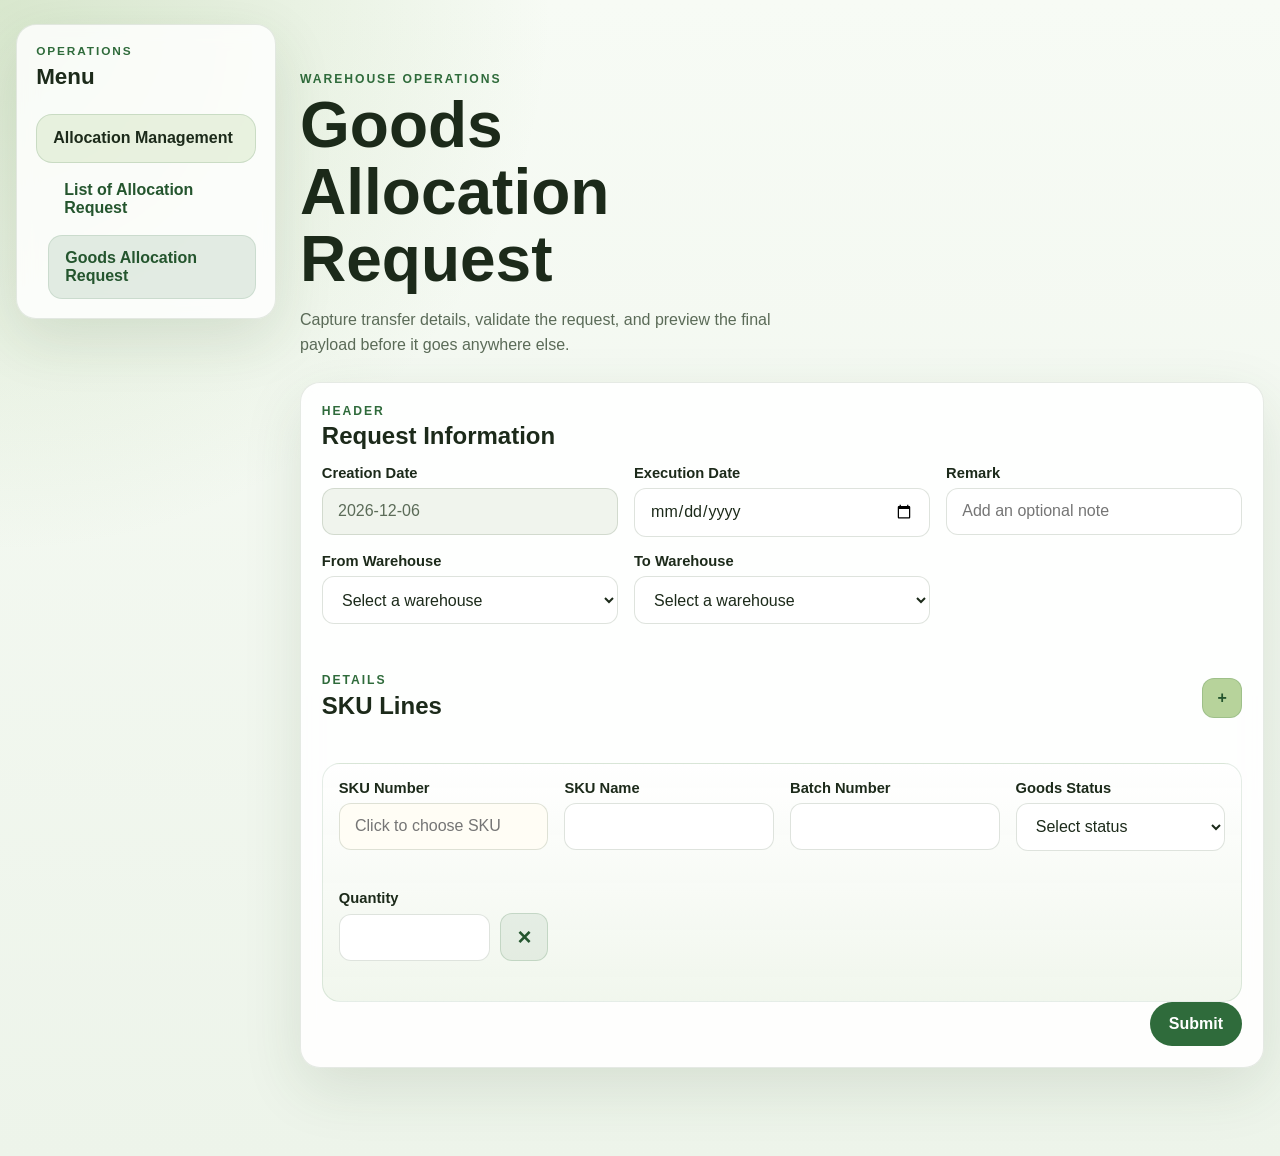
==== index.html @ cd08ae2f "初始化项目" ====
<!DOCTYPE html>
<html lang="en">
  <head>
    <meta charset="UTF-8" />
    <meta name="viewport" content="width=device-width, initial-scale=1.0" />
    <title>Goods Allocation Request</title>
    <link rel="stylesheet" href="styles.css" />
  </head>
  <body>
    <main class="app-shell">
      <aside class="sidebar">
        <div class="sidebar-brand">
          <p class="sidebar-kicker">Operations</p>
          <h2>Menu</h2>
        </div>

        <nav class="sidebar-nav" aria-label="Primary navigation">
          <div class="nav-group">
            <button type="button" class="nav-parent is-open">
              Allocation Management
            </button>
            <a href="/Users/kaiyiqin/Documents/Codex/codex-project/list.html" class="nav-child">
              List of Allocation Request
            </a>
            <a
              href="/Users/kaiyiqin/Documents/Codex/codex-project/index.html"
              class="nav-child is-active"
              aria-current="page"
            >
              Goods Allocation Request
            </a>
          </div>
        </nav>
      </aside>

      <div class="page-shell">
        <section class="hero">
          <p class="eyebrow">Warehouse Operations</p>
          <h1>Goods Allocation Request</h1>
          <p class="intro">
            Capture transfer details, validate the request, and preview the final
            payload before it goes anywhere else.
          </p>
        </section>

        <section class="panel">
          <form id="allocation-form" novalidate>
            <div class="section-heading">
              <div>
                <p class="section-kicker">Header</p>
                <h2>Request Information</h2>
              </div>
            </div>

            <div class="header-grid">
              <div class="field">
                <label for="creation_date">Creation Date</label>
                <input id="creation_date" name="creation_date" type="text" readonly disabled />
              </div>

              <div class="field">
                <label for="execution_date">Execution Date</label>
                <input id="execution_date" name="execution_date" type="date" />
              </div>

              <div class="field">
                <label for="remark">Remark</label>
                <input
                  id="remark"
                  name="remark"
                  type="text"
                  placeholder="Add an optional note"
                />
              </div>

              <div class="field">
                <label for="from_warehouse_select">From Warehouse</label>
                <select
                  id="from_warehouse_select"
                  name="from_warehouse_select"
                  data-custom-target="from_warehouse_custom"
                >
                  <option value="">Select a warehouse</option>
                  <option value="North Hub">North Hub</option>
                  <option value="South Hub">South Hub</option>
                  <option value="East Depot">East Depot</option>
                  <option value="Custom">Custom...</option>
                </select>
                <input
                  id="from_warehouse_custom"
                  name="from_warehouse_custom"
                  type="text"
                  class="custom-input hidden"
                  placeholder="Enter custom warehouse"
                  disabled
                />
                <p class="error-message" data-error-for="From_warehouse"></p>
              </div>

              <div class="field">
                <label for="to_warehouse_select">To Warehouse</label>
                <select
                  id="to_warehouse_select"
                  name="to_warehouse_select"
                  data-custom-target="to_warehouse_custom"
                >
                  <option value="">Select a warehouse</option>
                  <option value="Central Hub">Central Hub</option>
                  <option value="Returns Center">Returns Center</option>
                  <option value="Overflow Site">Overflow Site</option>
                  <option value="Custom">Custom...</option>
                </select>
                <input
                  id="to_warehouse_custom"
                  name="to_warehouse_custom"
                  type="text"
                  class="custom-input hidden"
                  placeholder="Enter custom warehouse"
                  disabled
                />
                <p class="error-message" data-error-for="To_warehouse"></p>
              </div>
            </div>

            <div class="section-heading details-heading">
              <div>
                <p class="section-kicker">Details</p>
                <h2>SKU Lines</h2>
              </div>
              <button type="button" id="add-row" class="icon-button add-row-button" aria-label="Add row" title="Add row">
                <span aria-hidden="true">+</span>
              </button>
            </div>

            <div id="details-error" class="form-level-error" aria-live="polite"></div>
            <div id="detail-rows" class="detail-rows"></div>

            <div class="actions">
              <button type="submit" class="primary-button">Submit</button>
            </div>
          </form>
        </section>
      </div>
    </main>

    <template id="detail-row-template">
      <article class="detail-row">
        <div class="detail-grid">
          <div class="field">
            <label>SKU Number</label>
            <input
              type="text"
              name="SKU_number"
              class="sku-picker-input"
              placeholder="Click to choose SKU"
              readonly
            />
            <p class="error-message" data-error-for="SKU_number"></p>
          </div>

          <div class="field">
            <label>SKU Name</label>
            <input type="text" name="SKU_name" />
            <p class="error-message" data-error-for="SKU_name"></p>
          </div>

          <div class="field">
            <label>Batch Number</label>
            <input type="text" name="batch_number" />
            <p class="error-message" data-error-for="batch_number"></p>
          </div>

          <div class="field">
            <label>Goods Status</label>
            <select name="goods_status_select" data-custom-target="goods_status_custom">
              <option value="">Select status</option>
              <option value="New">New</option>
              <option value="Damaged">Damaged</option>
              <option value="Expired">Expired</option>
              <option value="Other">Other...</option>
            </select>
            <input
              type="text"
              name="goods_status_custom"
              class="custom-input hidden"
              placeholder="Enter custom status"
              disabled
            />
            <p class="error-message" data-error-for="goods_status"></p>
          </div>

          <div class="field">
            <label>Quantity</label>
            <div class="quantity-control">
              <input type="number" name="quantity" min="1" step="1" inputmode="numeric" />
              <button
                type="button"
                class="remove-row icon-button"
                aria-label="Remove row"
                title="Remove row"
              >
                <span aria-hidden="true">&times;</span>
              </button>
            </div>
            <p class="error-message" data-error-for="quantity"></p>
          </div>
        </div>
      </article>
    </template>

    <div id="sku-modal" class="modal hidden" aria-hidden="true">
      <div class="modal-backdrop" data-close-modal="true"></div>
      <div
        class="modal-dialog"
        role="dialog"
        aria-modal="true"
        aria-labelledby="sku-modal-title"
      >
        <div class="modal-header">
          <div>
            <p class="section-kicker">SKU Picker</p>
            <h2 id="sku-modal-title">Select SKU</h2>
          </div>
          <button
            type="button"
            class="icon-button modal-close"
            aria-label="Close SKU picker"
            data-close-modal="true"
          >
            <span aria-hidden="true">&times;</span>
          </button>
        </div>

        <div class="field">
          <label for="sku-filter">Filter SKU List</label>
          <input
            id="sku-filter"
            type="search"
            placeholder="Search by SKU number, name, batch, or stock"
          />
        </div>

        <div class="sku-table-wrap">
          <table class="sku-table">
            <thead>
              <tr>
                <th>SKU Number</th>
                <th>SKU Name</th>
                <th>Batch Number</th>
                <th>Quantity In Stock</th>
              </tr>
            </thead>
            <tbody id="sku-table-body"></tbody>
          </table>
        </div>
      </div>
    </div>

    <script src="app.js"></script>
  </body>
</html>
---- styles.css ----
:root {
  --bg: #edf4ea;
  --bg-accent: radial-gradient(circle at top left, rgba(138, 181, 104, 0.28), transparent 32%),
    linear-gradient(180deg, #f7fbf5 0%, #edf4ea 100%);
  --panel: rgba(255, 255, 255, 0.9);
  --panel-border: rgba(54, 87, 46, 0.12);
  --text: #1c2a1a;
  --muted: #5b6b58;
  --primary: #2f6b3b;
  --primary-dark: #24552e;
  --accent: #b7d39b;
  --error: #b63f2d;
  --error-bg: rgba(182, 63, 45, 0.08);
  --shadow: 0 20px 60px rgba(41, 73, 37, 0.12);
  --radius: 20px;
  --radius-sm: 12px;
  --font-display: "Avenir Next", "Segoe UI", sans-serif;
  --font-body: "IBM Plex Sans", "Segoe UI", sans-serif;
}

* {
  box-sizing: border-box;
}

body {
  margin: 0;
  min-height: 100vh;
  font-family: var(--font-body);
  color: var(--text);
  background: var(--bg-accent);
}

body.modal-open {
  overflow: hidden;
}

button,
input,
select,
textarea {
  font: inherit;
}

.page-shell {
  min-width: 0;
  padding: 2rem 0 3rem;
}

.app-shell {
  width: min(1360px, calc(100% - 2rem));
  margin: 0 auto;
  padding: 1.5rem 0 2.5rem;
  display: grid;
  grid-template-columns: 260px minmax(0, 1fr);
  gap: 1.5rem;
  align-items: start;
}

.sidebar {
  position: sticky;
  top: 1.5rem;
  padding: 1.2rem;
  border: 1px solid var(--panel-border);
  border-radius: var(--radius);
  background: rgba(255, 255, 255, 0.82);
  box-shadow: var(--shadow);
  backdrop-filter: blur(10px);
}

.sidebar-brand h2,
.nav-parent,
.nav-child {
  margin: 0;
}

.sidebar-kicker {
  margin: 0 0 0.35rem;
  text-transform: uppercase;
  letter-spacing: 0.16em;
  font-size: 0.74rem;
  font-weight: 700;
  color: var(--primary);
}

.sidebar-brand h2 {
  font-family: var(--font-display);
  font-size: 1.4rem;
}

.sidebar-nav {
  margin-top: 1.5rem;
}

.nav-group {
  display: grid;
  gap: 0.35rem;
}

.nav-parent {
  width: 100%;
  padding: 0.9rem 1rem;
  border-radius: 16px;
  border: 1px solid rgba(47, 107, 59, 0.16);
  background: rgba(183, 211, 155, 0.28);
  color: var(--text);
  text-align: left;
  font-weight: 700;
  cursor: default;
}

.nav-parent:hover {
  transform: none;
}

.nav-child {
  display: block;
  margin-left: 0.75rem;
  padding: 0.8rem 1rem;
  border-radius: 14px;
  color: var(--primary-dark);
  text-decoration: none;
  font-weight: 600;
}

.nav-child.is-active {
  background: rgba(47, 107, 59, 0.12);
  border: 1px solid rgba(47, 107, 59, 0.12);
}

.hero {
  padding: 1rem 0 1.5rem;
}

.eyebrow,
.section-kicker {
  margin: 0 0 0.35rem;
  text-transform: uppercase;
  letter-spacing: 0.16em;
  font-size: 0.76rem;
  font-weight: 700;
  color: var(--primary);
}

.hero h1,
.section-heading h2 {
  margin: 0;
  font-family: var(--font-display);
  line-height: 1.05;
}

.hero h1 {
  font-size: clamp(2.4rem, 5vw, 4.2rem);
  max-width: 12ch;
}

.intro {
  max-width: 56ch;
  margin: 0.85rem 0 0;
  color: var(--muted);
  line-height: 1.6;
}

.panel {
  background: var(--panel);
  border: 1px solid var(--panel-border);
  border-radius: var(--radius);
  box-shadow: var(--shadow);
  backdrop-filter: blur(10px);
  padding: 1.3rem;
}

.panel + .panel {
  margin-top: 1.25rem;
}

.section-heading {
  display: flex;
  align-items: end;
  justify-content: space-between;
  gap: 1rem;
  margin-bottom: 1rem;
}

.header-grid,
.detail-grid,
.search-grid {
  display: grid;
  gap: 1rem;
}

.header-grid {
  grid-template-columns: repeat(auto-fit, minmax(220px, 1fr));
}

.search-grid {
  grid-template-columns: repeat(auto-fit, minmax(220px, 1fr));
}

.detail-rows {
  display: grid;
  gap: 1rem;
}

.detail-row {
  padding: 1rem;
  border: 1px solid rgba(47, 107, 59, 0.12);
  border-radius: 18px;
  background: linear-gradient(180deg, rgba(255, 255, 255, 0.96), rgba(240, 246, 236, 0.94));
}

.detail-grid {
  grid-template-columns: repeat(auto-fit, minmax(180px, 1fr));
}

.field {
  display: flex;
  flex-direction: column;
  gap: 0.45rem;
}

label {
  font-size: 0.92rem;
  font-weight: 700;
}

input,
select {
  width: 100%;
  border: 1px solid rgba(53, 82, 46, 0.16);
  border-radius: var(--radius-sm);
  padding: 0.85rem 0.95rem;
  background: #fff;
  color: var(--text);
  transition: border-color 140ms ease, box-shadow 140ms ease, transform 140ms ease;
}

input[readonly],
input:disabled {
  background: #f0f4ed;
  color: var(--muted);
  cursor: not-allowed;
}

.sku-picker-input[readonly] {
  background: #fffdf5;
  color: var(--text);
  cursor: pointer;
}

input:focus,
select:focus {
  outline: none;
  border-color: rgba(47, 107, 59, 0.6);
  box-shadow: 0 0 0 4px rgba(47, 107, 59, 0.12);
}

.custom-input.hidden {
  display: none;
}

.field.has-error input,
.field.has-error select {
  border-color: var(--error);
  background: var(--error-bg);
}

.error-message,
.form-level-error {
  min-height: 1rem;
  margin: 0;
  font-size: 0.84rem;
  color: var(--error);
}

.form-level-error {
  margin: 0 0 0.8rem;
}

.details-heading {
  margin-top: 1.6rem;
}

.actions,
.row-actions {
  display: flex;
  justify-content: flex-end;
}

.actions-start {
  justify-content: flex-start;
  gap: 0.75rem;
  margin-top: 1.25rem;
}

.quantity-control {
  display: grid;
  grid-template-columns: minmax(0, 1fr) auto;
  gap: 0.65rem;
  align-items: center;
}

button {
  border: 0;
  border-radius: 999px;
  padding: 0.82rem 1.2rem;
  cursor: pointer;
  font-weight: 700;
  transition: transform 140ms ease, opacity 140ms ease, background 140ms ease;
}

button:hover {
  transform: translateY(-1px);
}

.primary-button {
  background: var(--primary);
  color: #fff;
}

.primary-button:hover {
  background: var(--primary-dark);
}

.button-link {
  display: inline-flex;
  align-items: center;
  justify-content: center;
  text-decoration: none;
}

.action-button {
  min-width: 182px;
  padding: 0.82rem 1.6rem;
}

.ghost-button {
  background: transparent;
  color: var(--primary-dark);
  border: 1px solid rgba(47, 107, 59, 0.18);
}

.ghost-button:hover {
  background: rgba(47, 107, 59, 0.08);
}

.secondary-button {
  background: var(--accent);
  color: var(--text);
}

.tertiary-button {
  background: transparent;
  color: var(--primary-dark);
  border: 1px solid rgba(47, 107, 59, 0.18);
}

.icon-button {
  width: 3rem;
  height: 3rem;
  padding: 0;
  border-radius: var(--radius-sm);
  background: rgba(47, 107, 59, 0.08);
  color: var(--primary-dark);
  border: 1px solid rgba(47, 107, 59, 0.18);
  display: inline-flex;
  align-items: center;
  justify-content: center;
  flex-shrink: 0;
}

.icon-button span {
  font-size: 1.5rem;
  line-height: 1;
}

.add-row-button {
  width: 2.5rem;
  height: 2.5rem;
  background: var(--accent);
}

.add-row-button span {
  font-size: 1rem;
  font-weight: 700;
}

.modal.hidden {
  display: none;
}

.modal {
  position: fixed;
  inset: 0;
  z-index: 50;
}

.modal-backdrop {
  position: absolute;
  inset: 0;
  background: rgba(16, 24, 16, 0.48);
  backdrop-filter: blur(4px);
}

.modal-dialog {
  position: relative;
  width: min(960px, calc(100% - 1.5rem));
  max-height: calc(100vh - 2rem);
  margin: 1rem auto;
  padding: 1.2rem;
  border-radius: var(--radius);
  border: 1px solid var(--panel-border);
  background: rgba(250, 252, 248, 0.98);
  box-shadow: var(--shadow);
  overflow: auto;
}

.modal-header {
  display: flex;
  align-items: flex-start;
  justify-content: space-between;
  gap: 1rem;
  margin-bottom: 1rem;
}

.modal-close {
  margin-left: auto;
}

.sku-table-wrap {
  margin-top: 1rem;
  border: 1px solid rgba(47, 107, 59, 0.12);
  border-radius: 18px;
  overflow: auto;
  background: #fff;
}

.sku-table {
  width: 100%;
  min-width: 640px;
  border-collapse: collapse;
}

.sku-table th,
.sku-table td {
  padding: 0.9rem 1rem;
  text-align: left;
  border-bottom: 1px solid rgba(47, 107, 59, 0.1);
}

.sku-table th {
  font-size: 0.84rem;
  text-transform: uppercase;
  letter-spacing: 0.06em;
  color: var(--muted);
  background: rgba(237, 244, 234, 0.8);
}

.sku-row-button {
  width: 100%;
  padding: 0;
  border-radius: 0;
  background: transparent;
  color: inherit;
  text-align: left;
  font-weight: 500;
}

.sku-row-button:hover {
  transform: none;
}

.sku-table tbody tr:hover {
  background: rgba(183, 211, 155, 0.18);
}

.empty-state {
  padding: 1rem;
  text-align: center;
  color: var(--muted);
}

.table-summary {
  margin: 0;
  color: var(--muted);
  font-size: 0.95rem;
}

.table-wrap {
  overflow: auto;
  border: 1px solid rgba(47, 107, 59, 0.12);
  border-radius: 18px;
  background: #fff;
}

.data-table {
  width: 100%;
  min-width: 920px;
  border-collapse: collapse;
}

.data-table th,
.data-table td {
  padding: 0.95rem 1rem;
  text-align: left;
  border-bottom: 1px solid rgba(47, 107, 59, 0.08);
}

.data-table th {
  font-size: 0.82rem;
  text-transform: uppercase;
  letter-spacing: 0.06em;
  color: var(--muted);
  background: rgba(237, 244, 234, 0.8);
}

.data-table th:first-child,
.data-table td:first-child {
  position: sticky;
  left: 0;
  z-index: 1;
  min-width: 220px;
  background: #fff;
}

.data-table th:first-child {
  z-index: 2;
  background: rgba(237, 244, 234, 0.96);
}

.data-table th:first-child::after,
.data-table td:first-child::after {
  content: "";
  position: absolute;
  top: 0;
  right: -1px;
  width: 12px;
  height: 100%;
  pointer-events: none;
  background: linear-gradient(90deg, rgba(28, 42, 26, 0.08), rgba(28, 42, 26, 0));
}

.status-pill {
  display: inline-flex;
  align-items: center;
  padding: 0.35rem 0.7rem;
  border-radius: 999px;
  background: rgba(47, 107, 59, 0.12);
  color: var(--primary-dark);
  font-size: 0.88rem;
  font-weight: 700;
}

.table-link {
  padding: 0;
  border: 0;
  background: transparent;
  color: var(--primary);
  font-weight: 700;
  text-decoration: underline;
  text-underline-offset: 0.18em;
  border-radius: 0;
}

.table-link:hover {
  transform: none;
  color: var(--primary-dark);
}

.request-detail-content {
  display: grid;
  gap: 1rem;
}

.request-detail-grid {
  display: grid;
  grid-template-columns: repeat(auto-fit, minmax(220px, 1fr));
  gap: 0.9rem;
}

.request-detail-item,
.request-detail-block {
  padding: 0.95rem 1rem;
  border: 1px solid rgba(47, 107, 59, 0.12);
  border-radius: 16px;
  background: rgba(247, 251, 245, 0.85);
}

.request-detail-item {
  display: flex;
  flex-direction: column;
  gap: 0.35rem;
}

.detail-label {
  font-size: 0.82rem;
  text-transform: uppercase;
  letter-spacing: 0.06em;
  color: var(--muted);
}

.request-detail-block p {
  margin: 0.4rem 0 0;
  line-height: 1.6;
}

@media (max-width: 640px) {
  .app-shell {
    width: min(100% - 1rem, 1360px);
    padding-top: 0.75rem;
    grid-template-columns: 1fr;
    gap: 1rem;
  }

  .page-shell {
    padding-top: 0;
  }

  .panel {
    padding: 1rem;
  }

  .sidebar {
    position: static;
    padding: 1rem;
  }

  .section-heading,
  .actions,
  .row-actions {
    align-items: stretch;
    flex-direction: column;
  }

  .primary-button,
  .tertiary-button,
  .ghost-button {
    width: 100%;
  }

  .icon-button {
    width: 3rem;
  }

  .add-row-button {
    width: 2.5rem;
    align-self: flex-end;
  }

  .modal-dialog {
    width: min(100% - 1rem, 960px);
    margin: 0.5rem auto;
    padding: 1rem;
    max-height: calc(100vh - 1rem);
  }
}
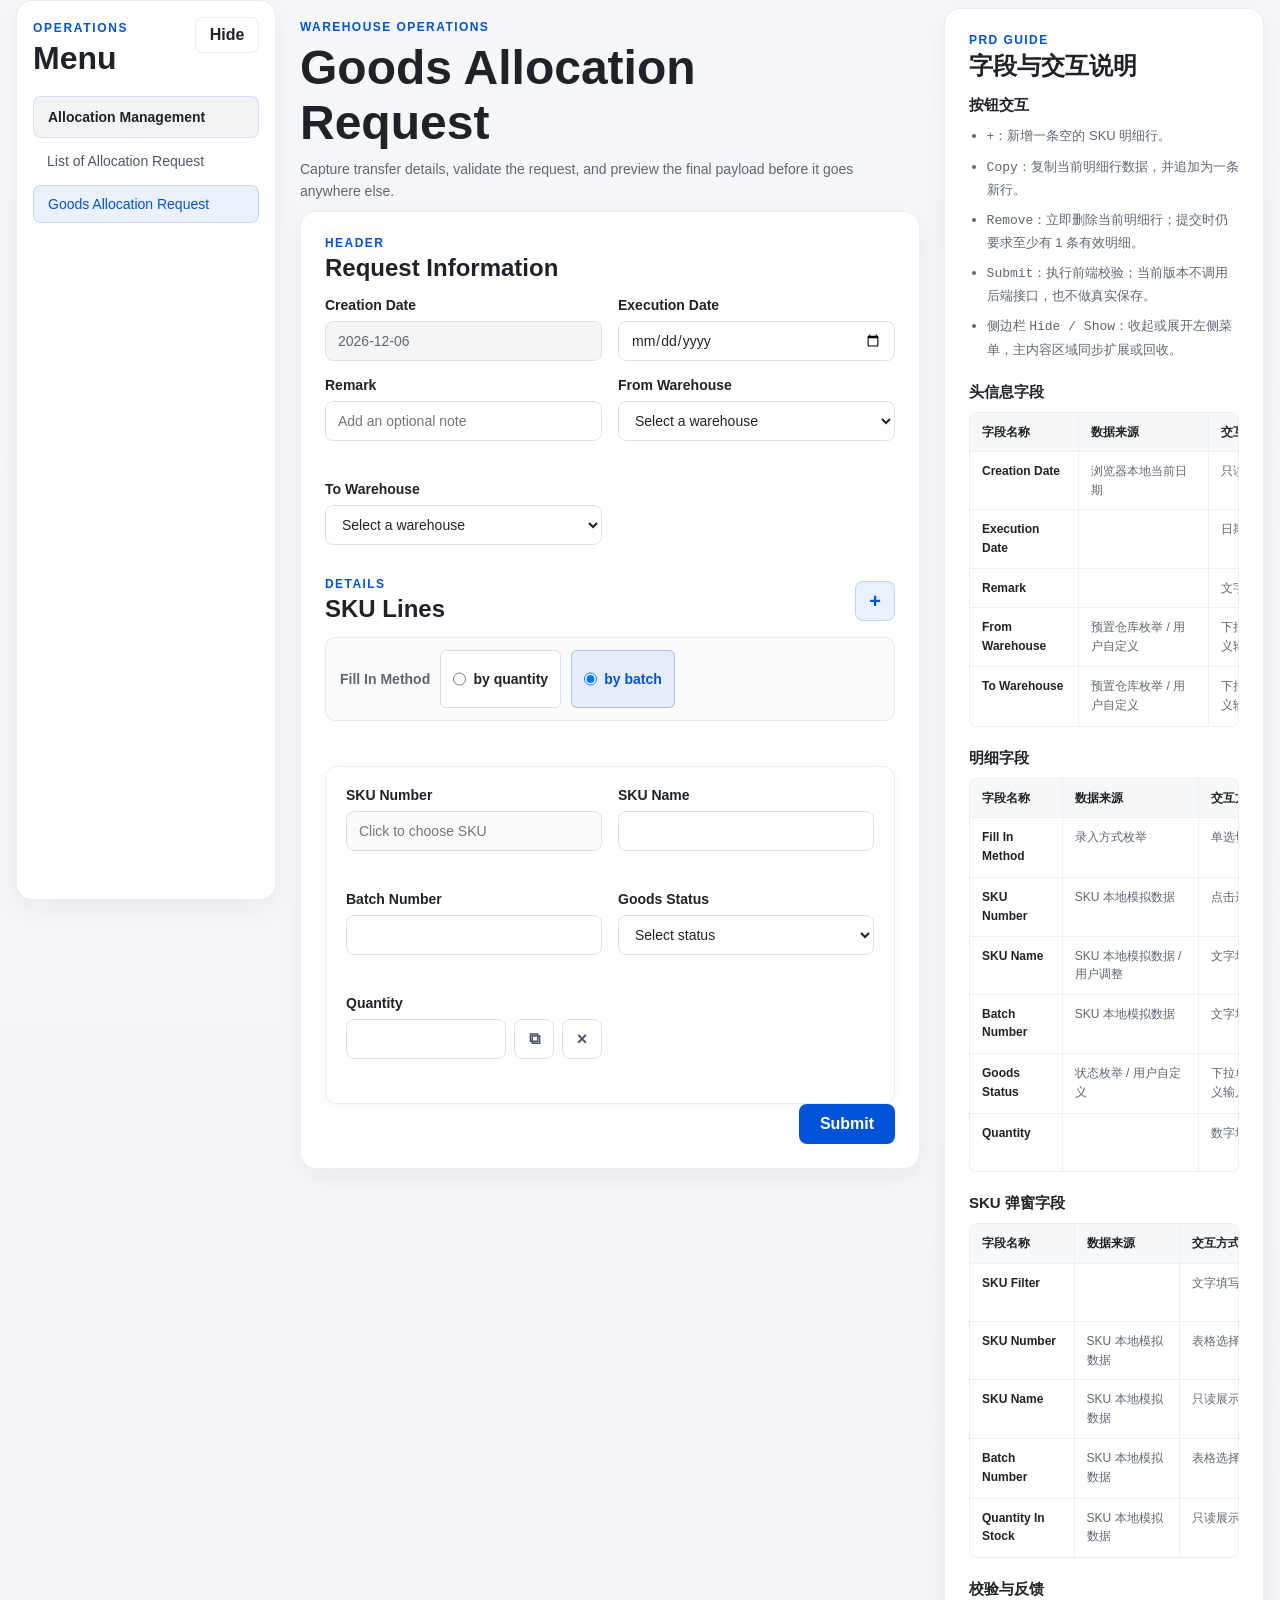
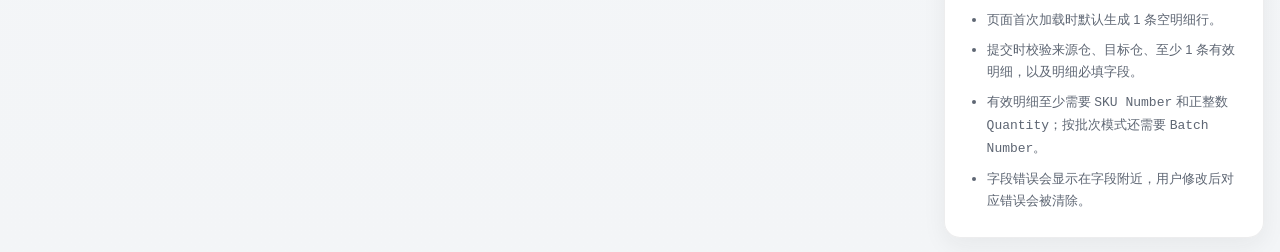
==== commit b7ac5910: "Refine PRD guides and layout for allocation pages" ====
--- a/index.html
+++ b/index.html
@@ -13,6 +13,15 @@
           <p class="sidebar-kicker">Operations</p>
           <h2>Menu</h2>
         </div>
+
+        <button
+          type="button"
+          class="sidebar-toggle"
+          aria-label="Hide sidebar"
+          aria-expanded="true"
+        >
+          <span class="sidebar-toggle-label">Hide</span>
+        </button>
 
         <nav class="sidebar-nav" aria-label="Primary navigation">
           <div class="nav-group">
@@ -33,113 +42,326 @@
         </nav>
       </aside>
 
-      <div class="page-shell">
-        <section class="hero">
-          <p class="eyebrow">Warehouse Operations</p>
-          <h1>Goods Allocation Request</h1>
-          <p class="intro">
-            Capture transfer details, validate the request, and preview the final
-            payload before it goes anywhere else.
-          </p>
-        </section>
-
-        <section class="panel">
-          <form id="allocation-form" novalidate>
-            <div class="section-heading">
-              <div>
-                <p class="section-kicker">Header</p>
-                <h2>Request Information</h2>
+      <div class="page-shell page-layout">
+        <div class="page-main">
+          <section class="hero">
+            <p class="eyebrow">Warehouse Operations</p>
+            <h1>Goods Allocation Request</h1>
+            <p class="intro">
+              Capture transfer details, validate the request, and preview the final
+              payload before it goes anywhere else.
+            </p>
+          </section>
+
+          <section class="panel">
+            <form id="allocation-form" novalidate>
+              <div class="section-heading">
+                <div>
+                  <p class="section-kicker">Header</p>
+                  <h2>Request Information</h2>
+                </div>
               </div>
+
+              <div class="header-grid">
+                <div class="field">
+                  <label for="creation_date">Creation Date</label>
+                  <input id="creation_date" name="creation_date" type="text" readonly disabled />
+                </div>
+
+                <div class="field">
+                  <label for="execution_date">Execution Date</label>
+                  <input id="execution_date" name="execution_date" type="date" />
+                </div>
+
+                <div class="field">
+                  <label for="remark">Remark</label>
+                  <input
+                    id="remark"
+                    name="remark"
+                    type="text"
+                    placeholder="Add an optional note"
+                  />
+                </div>
+
+                <div class="field">
+                  <label for="from_warehouse_select">From Warehouse</label>
+                  <select
+                    id="from_warehouse_select"
+                    name="from_warehouse_select"
+                    data-custom-target="from_warehouse_custom"
+                  >
+                    <option value="">Select a warehouse</option>
+                    <option value="North Hub">North Hub</option>
+                    <option value="South Hub">South Hub</option>
+                    <option value="East Depot">East Depot</option>
+                    <option value="Custom">Custom...</option>
+                  </select>
+                  <input
+                    id="from_warehouse_custom"
+                    name="from_warehouse_custom"
+                    type="text"
+                    class="custom-input hidden"
+                    placeholder="Enter custom warehouse"
+                    disabled
+                  />
+                  <p class="error-message" data-error-for="From_warehouse"></p>
+                </div>
+
+                <div class="field">
+                  <label for="to_warehouse_select">To Warehouse</label>
+                  <select
+                    id="to_warehouse_select"
+                    name="to_warehouse_select"
+                    data-custom-target="to_warehouse_custom"
+                  >
+                    <option value="">Select a warehouse</option>
+                    <option value="Central Hub">Central Hub</option>
+                    <option value="Returns Center">Returns Center</option>
+                    <option value="Overflow Site">Overflow Site</option>
+                    <option value="Custom">Custom...</option>
+                  </select>
+                  <input
+                    id="to_warehouse_custom"
+                    name="to_warehouse_custom"
+                    type="text"
+                    class="custom-input hidden"
+                    placeholder="Enter custom warehouse"
+                    disabled
+                  />
+                  <p class="error-message" data-error-for="To_warehouse"></p>
+                </div>
+              </div>
+
+              <div class="section-heading details-heading">
+                <div>
+                  <p class="section-kicker">Details</p>
+                  <h2>SKU Lines</h2>
+                </div>
+                <button type="button" id="add-row" class="icon-button add-row-button" aria-label="Add row" title="Add row">
+                  <span aria-hidden="true">+</span>
+                </button>
+              </div>
+
+              <div class="fill-method-panel">
+                <span class="fill-method-label">Fill In Method</span>
+                <label class="fill-method-option">
+                  <input type="radio" name="fill_in_method" value="by-quantity" />
+                  <span>by quantity</span>
+                </label>
+                <label class="fill-method-option">
+                  <input type="radio" name="fill_in_method" value="by-batch" checked />
+                  <span>by batch</span>
+                </label>
+              </div>
+
+              <div id="details-error" class="form-level-error" aria-live="polite"></div>
+              <div id="detail-rows" class="detail-rows"></div>
+
+              <div class="actions">
+                <button type="submit" class="primary-button">Submit</button>
+              </div>
+            </form>
+          </section>
+        </div>
+
+        <aside class="page-guide panel" aria-labelledby="page-guide-title">
+          <div class="section-heading guide-heading">
+            <div>
+              <p class="section-kicker">PRD Guide</p>
+              <h2 id="page-guide-title">字段与交互说明</h2>
             </div>
-
-            <div class="header-grid">
-              <div class="field">
-                <label for="creation_date">Creation Date</label>
-                <input id="creation_date" name="creation_date" type="text" readonly disabled />
-              </div>
-
-              <div class="field">
-                <label for="execution_date">Execution Date</label>
-                <input id="execution_date" name="execution_date" type="date" />
-              </div>
-
-              <div class="field">
-                <label for="remark">Remark</label>
-                <input
-                  id="remark"
-                  name="remark"
-                  type="text"
-                  placeholder="Add an optional note"
-                />
-              </div>
-
-              <div class="field">
-                <label for="from_warehouse_select">From Warehouse</label>
-                <select
-                  id="from_warehouse_select"
-                  name="from_warehouse_select"
-                  data-custom-target="from_warehouse_custom"
-                >
-                  <option value="">Select a warehouse</option>
-                  <option value="North Hub">North Hub</option>
-                  <option value="South Hub">South Hub</option>
-                  <option value="East Depot">East Depot</option>
-                  <option value="Custom">Custom...</option>
-                </select>
-                <input
-                  id="from_warehouse_custom"
-                  name="from_warehouse_custom"
-                  type="text"
-                  class="custom-input hidden"
-                  placeholder="Enter custom warehouse"
-                  disabled
-                />
-                <p class="error-message" data-error-for="From_warehouse"></p>
-              </div>
-
-              <div class="field">
-                <label for="to_warehouse_select">To Warehouse</label>
-                <select
-                  id="to_warehouse_select"
-                  name="to_warehouse_select"
-                  data-custom-target="to_warehouse_custom"
-                >
-                  <option value="">Select a warehouse</option>
-                  <option value="Central Hub">Central Hub</option>
-                  <option value="Returns Center">Returns Center</option>
-                  <option value="Overflow Site">Overflow Site</option>
-                  <option value="Custom">Custom...</option>
-                </select>
-                <input
-                  id="to_warehouse_custom"
-                  name="to_warehouse_custom"
-                  type="text"
-                  class="custom-input hidden"
-                  placeholder="Enter custom warehouse"
-                  disabled
-                />
-                <p class="error-message" data-error-for="To_warehouse"></p>
-              </div>
+          </div>
+
+          <div class="guide-section">
+            <h3>按钮交互</h3>
+            <ul class="guide-bullets">
+              <li><code>+</code>：新增一条空的 SKU 明细行。</li>
+              <li><code>Copy</code>：复制当前明细行数据，并追加为一条新行。</li>
+              <li><code>Remove</code>：立即删除当前明细行；提交时仍要求至少有 1 条有效明细。</li>
+              <li><code>Submit</code>：执行前端校验；当前版本不调用后端接口，也不做真实保存。</li>
+              <li>侧边栏 <code>Hide / Show</code>：收起或展开左侧菜单，主内容区域同步扩展或回收。</li>
+            </ul>
+          </div>
+
+          <div class="guide-section">
+            <h3>头信息字段</h3>
+            <div class="guide-table-wrap">
+              <table class="guide-table">
+                <thead>
+                  <tr>
+                    <th>字段名称</th>
+                    <th>数据来源</th>
+                    <th>交互方式</th>
+                    <th>是否必填</th>
+                    <th>备注</th>
+                  </tr>
+                </thead>
+                <tbody>
+                  <tr>
+                    <td>Creation Date</td>
+                    <td>浏览器本地当前日期</td>
+                    <td>只读展示</td>
+                    <td>是</td>
+                    <td>页面首次加载时自动填充，用户不可编辑。</td>
+                  </tr>
+                  <tr>
+                    <td>Execution Date</td>
+                    <td></td>
+                    <td>日期选择</td>
+                    <td>否</td>
+                    <td>用于填写计划执行日期。</td>
+                  </tr>
+                  <tr>
+                    <td>Remark</td>
+                    <td></td>
+                    <td>文字填写</td>
+                    <td>否</td>
+                    <td>用于补充说明当前调拨申请。</td>
+                  </tr>
+                  <tr>
+                    <td>From Warehouse</td>
+                    <td>预置仓库枚举 / 用户自定义</td>
+                    <td>下拉单选 + 自定义输入</td>
+                    <td>是</td>
+                    <td>选择 <code>Custom...</code> 时显示自定义输入框；提交时取最终解析值。</td>
+                  </tr>
+                  <tr>
+                    <td>To Warehouse</td>
+                    <td>预置仓库枚举 / 用户自定义</td>
+                    <td>下拉单选 + 自定义输入</td>
+                    <td>是</td>
+                    <td>选择 <code>Custom...</code> 时显示自定义输入框；提交时取最终解析值。</td>
+                  </tr>
+                </tbody>
+              </table>
             </div>
-
-            <div class="section-heading details-heading">
-              <div>
-                <p class="section-kicker">Details</p>
-                <h2>SKU Lines</h2>
-              </div>
-              <button type="button" id="add-row" class="icon-button add-row-button" aria-label="Add row" title="Add row">
-                <span aria-hidden="true">+</span>
-              </button>
+          </div>
+
+          <div class="guide-section">
+            <h3>明细字段</h3>
+            <div class="guide-table-wrap">
+              <table class="guide-table">
+                <thead>
+                  <tr>
+                    <th>字段名称</th>
+                    <th>数据来源</th>
+                    <th>交互方式</th>
+                    <th>是否必填</th>
+                    <th>备注</th>
+                  </tr>
+                </thead>
+                <tbody>
+                  <tr>
+                    <td>Fill In Method</td>
+                    <td>录入方式枚举</td>
+                    <td>单选切换</td>
+                    <td>是</td>
+                    <td><code>by quantity</code> 按 SKU 汇总库存选择；<code>by batch</code> 按具体批次选择。</td>
+                  </tr>
+                  <tr>
+                    <td>SKU Number</td>
+                    <td>SKU 本地模拟数据</td>
+                    <td>点击选择</td>
+                    <td>是</td>
+                    <td>点击后打开 SKU 选择弹窗，并回填当前行。</td>
+                  </tr>
+                  <tr>
+                    <td>SKU Name</td>
+                    <td>SKU 本地模拟数据 / 用户调整</td>
+                    <td>文字填写</td>
+                    <td>否</td>
+                    <td>选中 SKU 后自动带出，也允许人工调整。</td>
+                  </tr>
+                  <tr>
+                    <td>Batch Number</td>
+                    <td>SKU 本地模拟数据</td>
+                    <td>文字填写</td>
+                    <td>按模式</td>
+                    <td><code>by batch</code> 模式下必填；<code>by quantity</code> 模式下隐藏且不参与校验。</td>
+                  </tr>
+                  <tr>
+                    <td>Goods Status</td>
+                    <td>状态枚举 / 用户自定义</td>
+                    <td>下拉单选 + 自定义输入</td>
+                    <td>否</td>
+                    <td>预置值包括 <code>New</code>、<code>Damaged</code>、<code>Expired</code>、<code>Other...</code>。</td>
+                  </tr>
+                  <tr>
+                    <td>Quantity</td>
+                    <td></td>
+                    <td>数字填写</td>
+                    <td>是</td>
+                    <td>必须为正整数，作为当前 SKU 行的申请数量。</td>
+                  </tr>
+                </tbody>
+              </table>
             </div>
-
-            <div id="details-error" class="form-level-error" aria-live="polite"></div>
-            <div id="detail-rows" class="detail-rows"></div>
-
-            <div class="actions">
-              <button type="submit" class="primary-button">Submit</button>
+          </div>
+
+          <div class="guide-section">
+            <h3>SKU 弹窗字段</h3>
+            <div class="guide-table-wrap">
+              <table class="guide-table">
+                <thead>
+                  <tr>
+                    <th>字段名称</th>
+                    <th>数据来源</th>
+                    <th>交互方式</th>
+                    <th>是否必填</th>
+                    <th>备注</th>
+                  </tr>
+                </thead>
+                <tbody>
+                  <tr>
+                    <td>SKU Filter</td>
+                    <td></td>
+                    <td>文字填写</td>
+                    <td>否</td>
+                    <td>支持按 SKU 编号、名称、批次号、库存数量做模糊过滤。</td>
+                  </tr>
+                  <tr>
+                    <td>SKU Number</td>
+                    <td>SKU 本地模拟数据</td>
+                    <td>表格选择</td>
+                    <td>是</td>
+                    <td>点击 SKU 记录后回填到当前明细行。</td>
+                  </tr>
+                  <tr>
+                    <td>SKU Name</td>
+                    <td>SKU 本地模拟数据</td>
+                    <td>只读展示</td>
+                    <td>否</td>
+                    <td><code>by quantity</code> 模式下当前弹窗主展示 SKU 编号和库存数量，名称用于过滤和回填。</td>
+                  </tr>
+                  <tr>
+                    <td>Batch Number</td>
+                    <td>SKU 本地模拟数据</td>
+                    <td>表格选择</td>
+                    <td>按模式</td>
+                    <td><code>by batch</code> 模式下展示并回填；<code>by quantity</code> 模式下不回填批次。</td>
+                  </tr>
+                  <tr>
+                    <td>Quantity In Stock</td>
+                    <td>SKU 本地模拟数据</td>
+                    <td>只读展示</td>
+                    <td>是</td>
+                    <td>展示可用库存；<code>by quantity</code> 模式下按 SKU 汇总展示。</td>
+                  </tr>
+                </tbody>
+              </table>
             </div>
-          </form>
-        </section>
+          </div>
+
+          <div class="guide-section">
+            <h3>校验与反馈</h3>
+            <ul class="guide-bullets">
+              <li>页面首次加载时默认生成 1 条空明细行。</li>
+              <li>提交时校验来源仓、目标仓、至少 1 条有效明细，以及明细必填字段。</li>
+              <li>有效明细至少需要 <code>SKU Number</code> 和正整数 <code>Quantity</code>；按批次模式还需要 <code>Batch Number</code>。</li>
+              <li>字段错误会显示在字段附近，用户修改后对应错误会被清除。</li>
+            </ul>
+          </div>
+        </aside>
       </div>
     </main>
 
@@ -164,7 +386,7 @@
             <p class="error-message" data-error-for="SKU_name"></p>
           </div>
 
-          <div class="field">
+          <div class="field batch-field">
             <label>Batch Number</label>
             <input type="text" name="batch_number" />
             <p class="error-message" data-error-for="batch_number"></p>
@@ -195,6 +417,14 @@
               <input type="number" name="quantity" min="1" step="1" inputmode="numeric" />
               <button
                 type="button"
+                class="copy-row icon-button"
+                aria-label="Copy row"
+                title="Copy row"
+              >
+                <span aria-hidden="true">⧉</span>
+              </button>
+              <button
+                type="button"
                 class="remove-row icon-button"
                 aria-label="Remove row"
                 title="Remove row"
@@ -242,14 +472,7 @@
 
         <div class="sku-table-wrap">
           <table class="sku-table">
-            <thead>
-              <tr>
-                <th>SKU Number</th>
-                <th>SKU Name</th>
-                <th>Batch Number</th>
-                <th>Quantity In Stock</th>
-              </tr>
-            </thead>
+            <thead id="sku-table-head"></thead>
             <tbody id="sku-table-body"></tbody>
           </table>
         </div>
--- a/styles.css
+++ b/styles.css
@@ -1,21 +1,25 @@
 :root {
-  --bg: #edf4ea;
-  --bg-accent: radial-gradient(circle at top left, rgba(138, 181, 104, 0.28), transparent 32%),
-    linear-gradient(180deg, #f7fbf5 0%, #edf4ea 100%);
-  --panel: rgba(255, 255, 255, 0.9);
-  --panel-border: rgba(54, 87, 46, 0.12);
-  --text: #1c2a1a;
-  --muted: #5b6b58;
-  --primary: #2f6b3b;
-  --primary-dark: #24552e;
-  --accent: #b7d39b;
-  --error: #b63f2d;
-  --error-bg: rgba(182, 63, 45, 0.08);
-  --shadow: 0 20px 60px rgba(41, 73, 37, 0.12);
-  --radius: 20px;
-  --radius-sm: 12px;
-  --font-display: "Avenir Next", "Segoe UI", sans-serif;
-  --font-body: "IBM Plex Sans", "Segoe UI", sans-serif;
+  --bg: #f3f5f7;
+  --bg-accent:
+    linear-gradient(180deg, #f5f7fa 0%, #f3f5f7 100%);
+  --panel: rgba(255, 255, 255, 0.96);
+  --panel-border: rgba(34, 36, 38, 0.08);
+  --text: #1f2329;
+  --muted: #5e6673;
+  --primary: #0052d9;
+  --primary-dark: #003cab;
+  --primary-soft: rgba(0, 82, 217, 0.08);
+  --accent: #e8f3ff;
+  --accent-border: rgba(0, 82, 217, 0.18);
+  --error: #d54941;
+  --error-bg: rgba(213, 73, 65, 0.08);
+  --shadow: 0 8px 24px rgba(31, 35, 41, 0.06);
+  --shadow-lg: 0 16px 40px rgba(31, 35, 41, 0.1);
+  --radius: 16px;
+  --radius-sm: 8px;
+  --radius-xs: 6px;
+  --font-display: "Inter", "Segoe UI", "PingFang SC", sans-serif;
+  --font-body: "Inter", "Segoe UI", "PingFang SC", sans-serif;
 }
 
 * {
@@ -43,28 +47,95 @@
 
 .page-shell {
   min-width: 0;
-  padding: 2rem 0 3rem;
+  padding: 0.5rem 0 2rem;
+}
+
+.page-layout {
+  display: grid;
+  grid-template-columns: minmax(0, 1fr) 320px;
+  gap: 24px;
+  align-items: start;
+}
+
+.page-main {
+  min-width: 0;
 }
 
 .app-shell {
   width: min(1360px, calc(100% - 2rem));
   margin: 0 auto;
-  padding: 1.5rem 0 2.5rem;
+  padding: 0;
   display: grid;
   grid-template-columns: 260px minmax(0, 1fr);
-  gap: 1.5rem;
+  gap: 24px;
   align-items: start;
+  position: relative;
+  transition: grid-template-columns 220ms ease, gap 220ms ease;
 }
 
 .sidebar {
   position: sticky;
-  top: 1.5rem;
-  padding: 1.2rem;
+  top: 0;
+  min-height: 100vh;
+  height: 100vh;
+  padding: 20px 16px;
   border: 1px solid var(--panel-border);
   border-radius: var(--radius);
-  background: rgba(255, 255, 255, 0.82);
+  background: #ffffff;
   box-shadow: var(--shadow);
   backdrop-filter: blur(10px);
+  overflow: visible;
+  transition:
+    width 220ms ease,
+    padding 220ms ease,
+    opacity 180ms ease,
+    border-color 220ms ease,
+    box-shadow 220ms ease;
+}
+
+.sidebar-toggle {
+  position: absolute;
+  top: 16px;
+  right: 16px;
+  z-index: 5;
+  min-width: 64px;
+  min-height: 36px;
+  padding: 0 12px;
+  border-radius: var(--radius-sm);
+  background: #ffffff;
+  color: #fff;
+  transition:
+    right 220ms ease,
+    transform 140ms ease,
+    background 140ms ease;
+  border: 1px solid var(--panel-border);
+  color: var(--text);
+  box-shadow: none;
+}
+
+.sidebar-toggle:hover {
+  background: #f8f9fb;
+}
+
+.app-shell.sidebar-collapsed {
+  grid-template-columns: 0 minmax(0, 1fr);
+  gap: 0;
+}
+
+.app-shell.sidebar-collapsed .sidebar {
+  width: 0;
+  padding: 0;
+  border-color: transparent;
+  box-shadow: none;
+}
+
+.app-shell.sidebar-collapsed .sidebar > :not(.sidebar-toggle) {
+  opacity: 0;
+  pointer-events: none;
+}
+
+.app-shell.sidebar-collapsed .sidebar-toggle {
+  right: -78px;
 }
 
 .sidebar-brand h2,
@@ -76,19 +147,20 @@
 .sidebar-kicker {
   margin: 0 0 0.35rem;
   text-transform: uppercase;
-  letter-spacing: 0.16em;
-  font-size: 0.74rem;
+  letter-spacing: 0.14em;
+  font-size: 0.75rem;
   font-weight: 700;
   color: var(--primary);
 }
 
 .sidebar-brand h2 {
   font-family: var(--font-display);
-  font-size: 1.4rem;
+  font-size: 2rem;
+  line-height: 1.1;
 }
 
 .sidebar-nav {
-  margin-top: 1.5rem;
+  margin-top: 1.25rem;
 }
 
 .nav-group {
@@ -98,14 +170,15 @@
 
 .nav-parent {
   width: 100%;
-  padding: 0.9rem 1rem;
-  border-radius: 16px;
-  border: 1px solid rgba(47, 107, 59, 0.16);
-  background: rgba(183, 211, 155, 0.28);
+  padding: 12px 14px;
+  border-radius: 8px;
+  border: 1px solid rgba(0, 82, 217, 0.12);
+  background: #f2f3f5;
   color: var(--text);
   text-align: left;
   font-weight: 700;
   cursor: default;
+  font-size: 14px;
 }
 
 .nav-parent:hover {
@@ -114,29 +187,31 @@
 
 .nav-child {
   display: block;
-  margin-left: 0.75rem;
-  padding: 0.8rem 1rem;
-  border-radius: 14px;
-  color: var(--primary-dark);
+  margin-left: 0;
+  padding: 10px 14px;
+  border-radius: 8px;
+  color: #4f566b;
   text-decoration: none;
-  font-weight: 600;
+  font-weight: 500;
+  font-size: 14px;
 }
 
 .nav-child.is-active {
-  background: rgba(47, 107, 59, 0.12);
-  border: 1px solid rgba(47, 107, 59, 0.12);
+  background: var(--primary-soft);
+  border: 1px solid var(--accent-border);
+  color: var(--primary);
 }
 
 .hero {
-  padding: 1rem 0 1.5rem;
+  padding: 12px 0 8px;
 }
 
 .eyebrow,
 .section-kicker {
   margin: 0 0 0.35rem;
   text-transform: uppercase;
-  letter-spacing: 0.16em;
-  font-size: 0.76rem;
+  letter-spacing: 0.12em;
+  font-size: 0.75rem;
   font-weight: 700;
   color: var(--primary);
 }
@@ -149,15 +224,17 @@
 }
 
 .hero h1 {
-  font-size: clamp(2.4rem, 5vw, 4.2rem);
-  max-width: 12ch;
+  font-size: clamp(2rem, 4vw, 3rem);
+  max-width: 16ch;
+  line-height: 1.15;
 }
 
 .intro {
-  max-width: 56ch;
-  margin: 0.85rem 0 0;
+  max-width: 72ch;
+  margin: 0.5rem 0 0;
   color: var(--muted);
   line-height: 1.6;
+  font-size: 14px;
 }
 
 .panel {
@@ -166,11 +243,118 @@
   border-radius: var(--radius);
   box-shadow: var(--shadow);
   backdrop-filter: blur(10px);
-  padding: 1.3rem;
+  padding: 24px;
 }
 
 .panel + .panel {
   margin-top: 1.25rem;
+}
+
+.page-guide {
+  position: sticky;
+  top: 16px;
+}
+
+.guide-heading {
+  margin-bottom: 12px;
+}
+
+.guide-section + .guide-section {
+  margin-top: 20px;
+}
+
+.guide-section h3 {
+  margin: 0 0 10px;
+  font-size: 15px;
+  line-height: 1.4;
+}
+
+.guide-list {
+  margin: 0;
+  display: grid;
+  gap: 12px;
+}
+
+.guide-item {
+  padding: 12px 14px;
+  border: 1px solid var(--panel-border);
+  border-radius: 12px;
+  background: #fafbfc;
+}
+
+.guide-item dt {
+  margin: 0 0 6px;
+  font-size: 13px;
+  font-weight: 700;
+  color: var(--text);
+}
+
+.guide-item dd {
+  margin: 0;
+  color: var(--muted);
+  font-size: 13px;
+  line-height: 1.6;
+}
+
+.guide-table-wrap {
+  overflow: auto;
+  border: 1px solid var(--panel-border);
+  border-radius: 8px;
+  background: #fff;
+}
+
+.guide-table {
+  width: 100%;
+  min-width: 680px;
+  border-collapse: collapse;
+}
+
+.guide-table th,
+.guide-table td {
+  padding: 10px 12px;
+  border-bottom: 1px solid #eef1f4;
+  border-right: 1px solid #eef1f4;
+  text-align: left;
+  vertical-align: top;
+  font-size: 12px;
+  line-height: 1.55;
+}
+
+.guide-table th {
+  background: #f7f8fa;
+  color: var(--text);
+  font-weight: 700;
+  white-space: nowrap;
+}
+
+.guide-table td {
+  color: var(--muted);
+}
+
+.guide-table th:last-child,
+.guide-table td:last-child {
+  border-right: 0;
+}
+
+.guide-table tr:last-child td {
+  border-bottom: 0;
+}
+
+.guide-table td:first-child {
+  color: var(--text);
+  font-weight: 700;
+}
+
+.guide-bullets {
+  margin: 0;
+  padding-left: 1.1rem;
+  color: var(--muted);
+  font-size: 13px;
+  line-height: 1.7;
+}
+
+.guide-bullets li + li {
+  margin-top: 8px;
 }
 
 .section-heading {
@@ -178,7 +362,7 @@
   align-items: end;
   justify-content: space-between;
   gap: 1rem;
-  margin-bottom: 1rem;
+  margin-bottom: 16px;
 }
 
 .header-grid,
@@ -198,14 +382,15 @@
 
 .detail-rows {
   display: grid;
-  gap: 1rem;
+  gap: 16px;
 }
 
 .detail-row {
-  padding: 1rem;
-  border: 1px solid rgba(47, 107, 59, 0.12);
-  border-radius: 18px;
-  background: linear-gradient(180deg, rgba(255, 255, 255, 0.96), rgba(240, 246, 236, 0.94));
+  padding: 20px;
+  border: 1px solid var(--panel-border);
+  border-radius: 12px;
+  background: #ffffff;
+  box-shadow: 0 2px 8px rgba(31, 35, 41, 0.04);
 }
 
 .detail-grid {
@@ -215,34 +400,36 @@
 .field {
   display: flex;
   flex-direction: column;
-  gap: 0.45rem;
+  gap: 8px;
 }
 
 label {
-  font-size: 0.92rem;
-  font-weight: 700;
+  font-size: 14px;
+  font-weight: 600;
 }
 
 input,
 select {
   width: 100%;
-  border: 1px solid rgba(53, 82, 46, 0.16);
+  min-height: 40px;
+  border: 1px solid #dcdfe6;
   border-radius: var(--radius-sm);
-  padding: 0.85rem 0.95rem;
+  padding: 0 12px;
   background: #fff;
   color: var(--text);
   transition: border-color 140ms ease, box-shadow 140ms ease, transform 140ms ease;
+  font-size: 14px;
 }
 
 input[readonly],
 input:disabled {
-  background: #f0f4ed;
+  background: #f3f5f7;
   color: var(--muted);
   cursor: not-allowed;
 }
 
 .sku-picker-input[readonly] {
-  background: #fffdf5;
+  background: #fafbfc;
   color: var(--text);
   cursor: pointer;
 }
@@ -250,11 +437,15 @@
 input:focus,
 select:focus {
   outline: none;
-  border-color: rgba(47, 107, 59, 0.6);
-  box-shadow: 0 0 0 4px rgba(47, 107, 59, 0.12);
+  border-color: var(--primary);
+  box-shadow: 0 0 0 2px rgba(0, 82, 217, 0.14);
 }
 
 .custom-input.hidden {
+  display: none;
+}
+
+.hidden-by-method {
   display: none;
 }
 
@@ -277,7 +468,48 @@
 }
 
 .details-heading {
-  margin-top: 1.6rem;
+  margin-top: 8px;
+}
+
+.fill-method-panel {
+  display: flex;
+  align-items: center;
+  gap: 10px;
+  flex-wrap: wrap;
+  margin: 0 0 16px;
+  padding: 12px 14px;
+  border: 1px solid var(--panel-border);
+  border-radius: 10px;
+  background: #fafbfc;
+}
+
+.fill-method-label {
+  font-size: 14px;
+  font-weight: 600;
+  color: var(--muted);
+}
+
+.fill-method-option {
+  display: inline-flex;
+  align-items: center;
+  gap: 0.45rem;
+  padding: 8px 12px;
+  border: 1px solid #dcdfe6;
+  border-radius: 6px;
+  background: #ffffff;
+  cursor: pointer;
+  color: var(--text);
+}
+
+.fill-method-option input {
+  width: auto;
+  margin: 0;
+}
+
+.fill-method-option:has(input:checked) {
+  background: var(--primary-soft);
+  border-color: rgba(0, 82, 217, 0.28);
+  color: var(--primary);
 }
 
 .actions,
@@ -294,27 +526,29 @@
 
 .quantity-control {
   display: grid;
-  grid-template-columns: minmax(0, 1fr) auto;
-  gap: 0.65rem;
+  grid-template-columns: minmax(0, 1fr) auto auto;
+  gap: 8px;
   align-items: center;
 }
 
 button {
-  border: 0;
-  border-radius: 999px;
-  padding: 0.82rem 1.2rem;
+  border: 1px solid transparent;
+  border-radius: 8px;
+  padding: 0 16px;
   cursor: pointer;
-  font-weight: 700;
+  font-weight: 600;
   transition: transform 140ms ease, opacity 140ms ease, background 140ms ease;
+  min-height: 40px;
 }
 
 button:hover {
-  transform: translateY(-1px);
+  transform: none;
 }
 
 .primary-button {
   background: var(--primary);
   color: #fff;
+  min-width: 96px;
 }
 
 .primary-button:hover {
@@ -334,13 +568,13 @@
 }
 
 .ghost-button {
-  background: transparent;
-  color: var(--primary-dark);
-  border: 1px solid rgba(47, 107, 59, 0.18);
+  background: #ffffff;
+  color: var(--text);
+  border: 1px solid #dcdfe6;
 }
 
 .ghost-button:hover {
-  background: rgba(47, 107, 59, 0.08);
+  background: #f8f9fb;
 }
 
 .secondary-button {
@@ -355,13 +589,13 @@
 }
 
 .icon-button {
-  width: 3rem;
-  height: 3rem;
+  width: 40px;
+  height: 40px;
   padding: 0;
   border-radius: var(--radius-sm);
-  background: rgba(47, 107, 59, 0.08);
-  color: var(--primary-dark);
-  border: 1px solid rgba(47, 107, 59, 0.18);
+  background: #ffffff;
+  color: #4f566b;
+  border: 1px solid #dcdfe6;
   display: inline-flex;
   align-items: center;
   justify-content: center;
@@ -369,18 +603,24 @@
 }
 
 .icon-button span {
-  font-size: 1.5rem;
+  font-size: 18px;
   line-height: 1;
 }
 
+.copy-row span {
+  font-size: 16px;
+}
+
 .add-row-button {
-  width: 2.5rem;
-  height: 2.5rem;
-  background: var(--accent);
+  width: 40px;
+  height: 40px;
+  background: var(--primary-soft);
+  border-color: rgba(0, 82, 217, 0.18);
+  color: var(--primary);
 }
 
 .add-row-button span {
-  font-size: 1rem;
+  font-size: 20px;
   font-weight: 700;
 }
 
@@ -397,8 +637,8 @@
 .modal-backdrop {
   position: absolute;
   inset: 0;
-  background: rgba(16, 24, 16, 0.48);
-  backdrop-filter: blur(4px);
+  background: rgba(0, 0, 0, 0.35);
+  backdrop-filter: blur(2px);
 }
 
 .modal-dialog {
@@ -406,11 +646,11 @@
   width: min(960px, calc(100% - 1.5rem));
   max-height: calc(100vh - 2rem);
   margin: 1rem auto;
-  padding: 1.2rem;
+  padding: 24px;
   border-radius: var(--radius);
   border: 1px solid var(--panel-border);
-  background: rgba(250, 252, 248, 0.98);
-  box-shadow: var(--shadow);
+  background: #ffffff;
+  box-shadow: var(--shadow-lg);
   overflow: auto;
 }
 
@@ -428,8 +668,8 @@
 
 .sku-table-wrap {
   margin-top: 1rem;
-  border: 1px solid rgba(47, 107, 59, 0.12);
-  border-radius: 18px;
+  border: 1px solid #e7eaf0;
+  border-radius: 8px;
   overflow: auto;
   background: #fff;
 }
@@ -442,17 +682,18 @@
 
 .sku-table th,
 .sku-table td {
-  padding: 0.9rem 1rem;
+  padding: 12px 16px;
   text-align: left;
-  border-bottom: 1px solid rgba(47, 107, 59, 0.1);
+  border-bottom: 1px solid #eef1f4;
+  font-size: 14px;
 }
 
 .sku-table th {
-  font-size: 0.84rem;
+  font-size: 12px;
   text-transform: uppercase;
   letter-spacing: 0.06em;
   color: var(--muted);
-  background: rgba(237, 244, 234, 0.8);
+  background: #f7f8fa;
 }
 
 .sku-row-button {
@@ -470,7 +711,7 @@
 }
 
 .sku-table tbody tr:hover {
-  background: rgba(183, 211, 155, 0.18);
+  background: #f8fbff;
 }
 
 .empty-state {
@@ -513,30 +754,30 @@
   background: rgba(237, 244, 234, 0.8);
 }
 
-.data-table th:first-child,
-.data-table td:first-child {
+.data-table th:last-child,
+.data-table td:last-child {
   position: sticky;
-  left: 0;
+  right: 0;
   z-index: 1;
-  min-width: 220px;
+  min-width: 140px;
   background: #fff;
 }
 
-.data-table th:first-child {
-  z-index: 2;
+.data-table th:last-child {
+  z-index: 3;
   background: rgba(237, 244, 234, 0.96);
 }
 
-.data-table th:first-child::after,
-.data-table td:first-child::after {
+.data-table th:last-child::before,
+.data-table td:last-child::before {
   content: "";
   position: absolute;
   top: 0;
-  right: -1px;
+  left: -1px;
   width: 12px;
   height: 100%;
   pointer-events: none;
-  background: linear-gradient(90deg, rgba(28, 42, 26, 0.08), rgba(28, 42, 26, 0));
+  background: linear-gradient(270deg, rgba(28, 42, 26, 0.08), rgba(28, 42, 26, 0));
 }
 
 .status-pill {
@@ -603,6 +844,35 @@
   line-height: 1.6;
 }
 
+.request-line-table-wrap {
+  margin-top: 0.75rem;
+  overflow: auto;
+  border: 1px solid rgba(47, 107, 59, 0.1);
+  border-radius: 14px;
+  background: #fff;
+}
+
+.request-line-table {
+  width: 100%;
+  min-width: 560px;
+  border-collapse: collapse;
+}
+
+.request-line-table th,
+.request-line-table td {
+  padding: 0.85rem 0.95rem;
+  text-align: left;
+  border-bottom: 1px solid rgba(47, 107, 59, 0.08);
+}
+
+.request-line-table th {
+  font-size: 0.8rem;
+  text-transform: uppercase;
+  letter-spacing: 0.06em;
+  color: var(--muted);
+  background: rgba(237, 244, 234, 0.75);
+}
+
 @media (max-width: 640px) {
   .app-shell {
     width: min(100% - 1rem, 1360px);
@@ -615,13 +885,37 @@
     padding-top: 0;
   }
 
+  .page-layout {
+    grid-template-columns: 1fr;
+  }
+
+  .page-guide {
+    position: static;
+  }
+
   .panel {
-    padding: 1rem;
+    padding: 16px;
   }
 
   .sidebar {
     position: static;
+    min-height: 100vh;
+    height: auto;
     padding: 1rem;
+  }
+
+  .sidebar-toggle {
+    top: 1rem;
+    right: 0;
+  }
+
+  .app-shell.sidebar-collapsed {
+    grid-template-columns: 1fr;
+  }
+
+  .app-shell.sidebar-collapsed .sidebar-toggle {
+    left: auto;
+    right: 0;
   }
 
   .section-heading,
